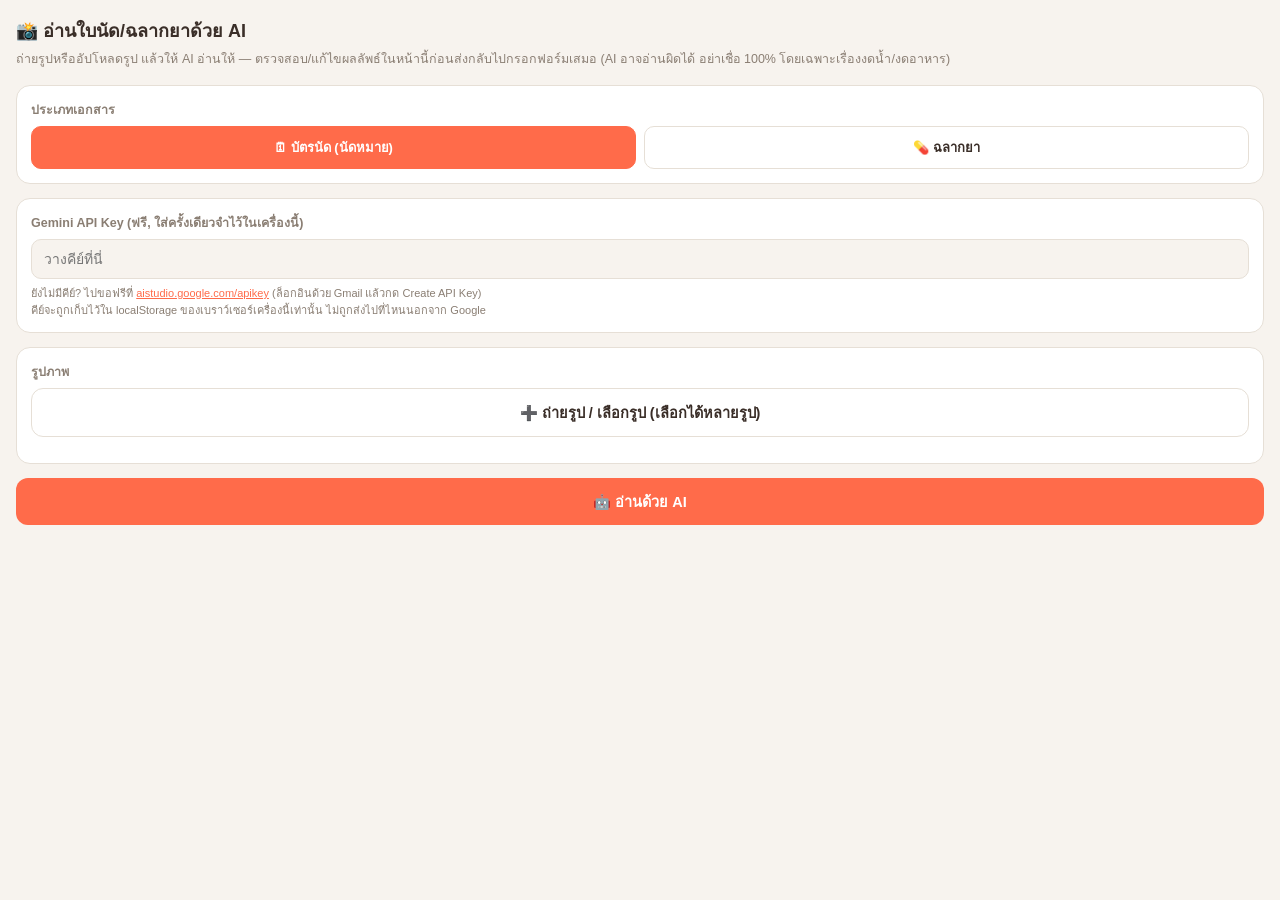
==== ocr-reader.html @ 0ffad064 "Add files via upload" ====
<!DOCTYPE html>
<html lang="th">
<head>
<meta charset="UTF-8">
<meta name="viewport" content="width=device-width, initial-scale=1.0">
<title>อ่านใบนัด/ฉลากยาด้วย AI — Medical Manager</title>
<style>
  :root{
    --bg:#F7F3EE; --card:#FFFFFF; --line:#E6DFD6; --ink:#3A2E28; --ink-soft:#8A7E73;
    --accent:#FF6B4A; --mint:#2FAE7A; --danger:#E5484D; --radius:14px;
  }
  *{box-sizing:border-box;}
  body{
    margin:0; font-family:-apple-system,BlinkMacSystemFont,"Segoe UI",Roboto,sans-serif;
    background:var(--bg); color:var(--ink); padding:16px; padding-bottom:80px;
  }
  h1{font-size:18px; margin:0 0 4px;}
  p.sub{font-size:12.5px; color:var(--ink-soft); margin:0 0 16px;}
  .card{background:var(--card); border:1.5px solid var(--line); border-radius:var(--radius); padding:14px; margin-bottom:14px;}
  label{display:block; font-size:12.5px; font-weight:700; color:var(--ink-soft); margin-bottom:6px; margin-top:10px;}
  label:first-child{margin-top:0;}
  input[type=password], input[type=text], input[type=number], input[type=date], input[type=time], input[type=datetime-local]{
    width:100%; padding:11px 12px; border:1.5px solid var(--line); border-radius:10px;
    font-size:14px; background:var(--bg); color:var(--ink);
  }
  select, textarea{
    width:100%; padding:11px 12px; border:1.5px solid var(--line); border-radius:10px;
    font-size:14px; background:var(--bg); color:var(--ink); font-family:inherit;
  }
  textarea{min-height:60px; resize:vertical;}
  .hint{font-size:11px; color:var(--ink-soft); margin-top:6px; line-height:1.5;}
  .hint a{color:var(--accent);}
  .btn{
    display:inline-flex; align-items:center; justify-content:center; gap:6px;
    padding:12px 16px; border-radius:12px; border:none; font-size:14.5px; font-weight:700;
    cursor:pointer; width:100%;
  }
  .btn-primary{background:var(--accent); color:#fff;}
  .btn-primary:disabled{opacity:.5; cursor:not-allowed;}
  .btn-ghost{background:var(--card); color:var(--ink); border:1.5px solid var(--line);}
  .btn-mint{background:var(--mint); color:#fff;}
  #fileInput{display:none;}
  .thumbs{display:flex; flex-wrap:wrap; gap:8px; margin-top:12px;}
  .thumb{position:relative; width:76px; height:76px; border-radius:10px; overflow:hidden; border:1.5px solid var(--line);}
  .thumb img{width:100%; height:100%; object-fit:cover; display:block;}
  .thumb .rm{
    position:absolute; top:2px; right:2px; background:rgba(0,0,0,.55); color:#fff; border:none;
    width:20px; height:20px; border-radius:50%; font-size:12px; cursor:pointer; line-height:1;
  }
  .spinner{
    width:22px; height:22px; border:3px solid rgba(0,0,0,.1); border-top-color:var(--accent);
    border-radius:50%; animation:spin .8s linear infinite; margin:0 auto;
  }
  @keyframes spin{to{transform:rotate(360deg);}}
  .status{font-size:12.5px; color:var(--ink-soft); text-align:center; margin-top:10px;}
  .section-title{font-size:13px; font-weight:700; margin:18px 0 8px;}
  .field-row{display:flex; gap:8px;}
  .field-row > div{flex:1;}
  .error-box{background:#FDEDED; border:1.5px solid var(--danger); color:var(--danger); border-radius:10px; padding:10px 12px; font-size:12.5px; margin-top:10px;}
  .warn-box{background:#FFF6E5; border:1.5px solid #E0A93A; color:#8A6412; border-radius:10px; padding:10px 12px; font-size:12.5px; margin-top:10px;}
  #reviewCard{display:none;}
  .doc-toggle{display:flex; gap:8px;}
  .doc-toggle button{flex:1; padding:10px; border-radius:10px; border:1.5px solid var(--line); background:var(--card); color:var(--ink); font-size:13px; font-weight:700; cursor:pointer;}
  .doc-toggle button.active{background:var(--accent); color:#fff; border-color:var(--accent);}
  .tri{display:flex; gap:6px;}
  .tri button{flex:1; padding:9px 6px; border-radius:10px; border:1.5px solid var(--line); background:var(--card); color:var(--ink); font-size:12.5px; cursor:pointer;}
  .tri button.active{background:var(--accent); color:#fff; border-color:var(--accent);}
</style>
</head>
<body>

<h1>📸 อ่านใบนัด/ฉลากยาด้วย AI</h1>
<p class="sub">ถ่ายรูปหรืออัปโหลดรูป แล้วให้ AI อ่านให้ — ตรวจสอบ/แก้ไขผลลัพธ์ในหน้านี้ก่อนส่งกลับไปกรอกฟอร์มเสมอ (AI อาจอ่านผิดได้ อย่าเชื่อ 100% โดยเฉพาะเรื่องงดน้ำ/งดอาหาร)</p>

<div class="card">
  <label>ประเภทเอกสาร</label>
  <div class="doc-toggle">
    <button type="button" id="docApptBtn">🗓 บัตรนัด (นัดหมาย)</button>
    <button type="button" id="docMedBtn">💊 ฉลากยา</button>
  </div>
</div>

<div class="card" id="keyCard">
  <label for="apiKey">Gemini API Key (ฟรี, ใส่ครั้งเดียวจำไว้ในเครื่องนี้)</label>
  <input type="password" id="apiKey" placeholder="วางคีย์ที่นี่">
  <div class="hint">
    ยังไม่มีคีย์? ไปขอฟรีที่ <a href="https://aistudio.google.com/apikey" target="_blank" rel="noopener">aistudio.google.com/apikey</a> (ล็อกอินด้วย Gmail แล้วกด Create API Key)<br>
    คีย์จะถูกเก็บไว้ใน localStorage ของเบราว์เซอร์เครื่องนี้เท่านั้น ไม่ถูกส่งไปที่ไหนนอกจาก Google
  </div>
</div>

<div class="card">
  <label>รูปภาพ</label>
  <input type="file" id="fileInput" accept="image/*" capture="environment" multiple>
  <button class="btn btn-ghost" id="pickBtn">➕ ถ่ายรูป / เลือกรูป (เลือกได้หลายรูป)</button>
  <div class="thumbs" id="thumbs"></div>
</div>

<button class="btn btn-primary" id="readBtn">🤖 อ่านด้วย AI</button>
<div id="statusArea"></div>

<!-- ========== ฟอร์มตรวจสอบผล: บัตรนัด ========== -->
<div class="card" id="reviewApptCard" style="display:none;">
  <div class="section-title">✅ ตรวจสอบผลลัพธ์ (นัดหมาย) ก่อนส่งไปกรอกฟอร์ม</div>
  <label>โรงพยาบาล *</label><input type="text" id="aHospital">
  <div class="field-row"><div><label>วันที่นัด *</label><input type="date" id="aDate"></div><div><label>เวลานัด *</label><input type="time" id="aTime"></div></div>
  <div class="field-row"><div><label>แผนก</label><input type="text" id="aDept"></div><div><label>แพทย์</label><input type="text" id="aDoctor"></div></div>
  <label>ประเภทนัด</label>
  <select id="aType"><option value="">- ไม่ระบุ (เลือกเองในฟอร์มหลัก) -</option></select>
  <label>นัดเพื่อ</label><input type="text" id="aPurpose">

  <div class="section-title">⚠️ การเตรียมตัว (ใส่เฉพาะที่ใบนัดระบุชัดเจน)</div>
  <label>งดอาหาร?</label>
  <div class="tri" id="triFood">
    <button type="button" data-val="unknown" class="active">ไม่ทราบ</button>
    <button type="button" data-val="true">ต้องงด</button>
    <button type="button" data-val="false">ไม่ต้องงด</button>
  </div>
  <label>งดน้ำ?</label>
  <div class="tri" id="triWater">
    <button type="button" data-val="unknown" class="active">ไม่ทราบ</button>
    <button type="button" data-val="true">ต้องงด</button>
    <button type="button" data-val="false">ไม่ต้องงด</button>
  </div>
  <label>เริ่มงดตั้งแต่ (วัน-เวลา — คำนวณจากใบนัดถ้าระบุจำนวนชั่วโมงไว้)</label>
  <input type="datetime-local" id="aFastingStart">
  <label>รายละเอียดคำแนะนำจากใบนัด</label><textarea id="aFastingInstruction"></textarea>
  <label>หมายเหตุ (เช่น รหัสตรวจ Lab ที่ระบุในใบนัด)</label><textarea id="aNote"></textarea>

  <button class="btn btn-mint" id="confirmApptBtn" style="margin-top:18px;">✔ ยืนยัน ส่งกลับไปกรอกฟอร์มนัดหมาย</button>
</div>

<!-- ========== ฟอร์มตรวจสอบผล: ฉลากยา ========== -->
<div class="card" id="reviewMedCard" style="display:none;">
  <div class="section-title">✅ ตรวจสอบผลลัพธ์ (ยา) ก่อนส่งไปกรอกฟอร์ม</div>
  <div class="warn-box">ถ้าเป็นยาจากโรงพยาบาล กลับไปเลือก "ประวัติการรักษาที่เกี่ยวข้อง" เองในฟอร์มหลักด้วย เพราะ AI ไม่รู้ว่าเชื่อมกับนัดหมายไหน</div>
  <label>ชื่อยา *</label><input type="text" id="mName">
  <label>แหล่งที่มาของยา</label>
  <select id="mSource">
    <option value="โรงพยาบาล (ตามนัด/ใบสั่งแพทย์)">โรงพยาบาล (ตามนัด/ใบสั่งแพทย์)</option>
    <option value="ร้านเภสัช (ซื้อเอง)">ร้านเภสัช (ซื้อเอง)</option>
  </select>
  <div id="mPharmWrap" style="display:none;">
    <label>ชื่อร้านเภสัช</label><input type="text" id="mPharmacy">
    <label>เบอร์โทรร้าน</label><input type="text" id="mPharmacyPhone">
  </div>
  <label>ขนาดยา</label><input type="text" id="mStrength" placeholder="เช่น 500 มก.">
  <label>วิธีใช้</label><input type="text" id="mDosage" placeholder="เช่น ครั้งละ 1 เม็ด">
  <label>ความถี่</label><input type="text" id="mFreq" placeholder="เช่น วันละ 2 ครั้ง เช้า-เย็น">
  <label>ก่อน/หลังอาหาร</label>
  <select id="mMeal"><option value="">- ไม่ระบุ -</option></select>
  <div class="field-row"><div><label>จำนวน</label><input type="number" id="mQty"></div><div><label>วันที่เริ่มใช้</label><input type="date" id="mStart"></div></div>

  <button class="btn btn-mint" id="confirmMedBtn" style="margin-top:18px;">✔ ยืนยัน ส่งกลับไปกรอกฟอร์มยา</button>
</div>

<script>
const params = new URLSearchParams(location.search);
const SESSION = params.get('session');
let docType = params.get('doc') === 'medicine' ? 'medicine' : 'appointment';

// เพิ่ม v1.12: ต้องตรงกับ APPOINTMENT_TYPE_OPTIONS / BEFORE_AFTER_MEAL_OPTIONS ใน Code.gs/Api.gs ทุกตัวอักษร
const APPOINTMENT_TYPES = ['ตรวจติดตามอาการ', 'ติดตามผลหลังเริ่มยา', 'ฟังผลตรวจเลือด', 'ฟังผลตรวจ / อ่านผล CT, MRI', 'ตรวจฟัน', 'ฉีดวัคซีน', 'นัดผ่าตัด / เตรียมผ่าตัด', 'นัดติดตามหลังผ่าตัด', 'ปรึกษาแพทย์เฉพาะทาง', 'นัดตรวจประจำปี', 'ตรวจเพิ่มเติม', 'อื่น ๆ'];
const BEFORE_AFTER_MEAL_OPTIONS = ['ก่อนอาหาร', 'หลังอาหาร', 'พร้อมอาหาร', 'ไม่ระบุ'];

if (window.opener){
  window.opener.postMessage({ type: 'OCR_READY', session: SESSION }, '*');
}

function esc(s){ return (s || '').toString().replace(/"/g, '&quot;'); }

function populateSelect_(id, options){
  const el = document.getElementById(id);
  options.forEach(o => { const opt = document.createElement('option'); opt.value = o; opt.textContent = o; el.appendChild(opt); });
}
populateSelect_('aType', APPOINTMENT_TYPES);
populateSelect_('mMeal', BEFORE_AFTER_MEAL_OPTIONS);

document.getElementById('mSource').addEventListener('change', function(){
  document.getElementById('mPharmWrap').style.display = this.value === 'ร้านเภสัช (ซื้อเอง)' ? '' : 'none';
});

function setDocType(t){
  docType = t;
  document.getElementById('docApptBtn').classList.toggle('active', t === 'appointment');
  document.getElementById('docMedBtn').classList.toggle('active', t === 'medicine');
  document.getElementById('reviewApptCard').style.display = 'none';
  document.getElementById('reviewMedCard').style.display = 'none';
}
document.getElementById('docApptBtn').onclick = () => setDocType('appointment');
document.getElementById('docMedBtn').onclick = () => setDocType('medicine');
setDocType(docType);

function setupTri_(groupId){
  const group = document.getElementById(groupId);
  group.querySelectorAll('button').forEach(btn => {
    btn.onclick = () => {
      group.querySelectorAll('button').forEach(b => b.classList.remove('active'));
      btn.classList.add('active');
    };
  });
}
setupTri_('triFood');
setupTri_('triWater');
function triValue_(groupId){
  const active = document.querySelector('#' + groupId + ' button.active');
  const v = active ? active.dataset.val : 'unknown';
  return v === 'true' ? true : (v === 'false' ? false : null);
}
function setTriValue_(groupId, val){
  const group = document.getElementById(groupId);
  group.querySelectorAll('button').forEach(b => b.classList.remove('active'));
  const key = val === true ? 'true' : (val === false ? 'false' : 'unknown');
  const btn = group.querySelector('button[data-val="' + key + '"]');
  if (btn) btn.classList.add('active');
}

const apiKeyInput = document.getElementById('apiKey');
apiKeyInput.value = localStorage.getItem('gemini_api_key') || '';
apiKeyInput.addEventListener('input', () => localStorage.setItem('gemini_api_key', apiKeyInput.value.trim()));

let files = [];

document.getElementById('pickBtn').onclick = () => document.getElementById('fileInput').click();
document.getElementById('fileInput').onchange = (e) => {
  files = files.concat(Array.from(e.target.files));
  renderThumbs();
  e.target.value = '';
};

function renderThumbs(){
  const wrap = document.getElementById('thumbs');
  wrap.innerHTML = '';
  files.forEach((f, i) => {
    const url = URL.createObjectURL(f);
    const div = document.createElement('div');
    div.className = 'thumb';
    div.innerHTML = `<img src="${url}"><button class="rm" data-i="${i}">✕</button>`;
    div.querySelector('.rm').onclick = () => { files.splice(i, 1); renderThumbs(); };
    wrap.appendChild(div);
  });
}

function fileToBase64(file){
  return new Promise((resolve, reject) => {
    const reader = new FileReader();
    reader.onload = () => resolve(reader.result.split(',')[1]);
    reader.onerror = reject;
    reader.readAsDataURL(file);
  });
}

function setStatus(html){
  document.getElementById('statusArea').innerHTML = html;
}

// ============================================================
// Schema + Prompt: บัตรนัด (Appointment)
// ============================================================
const APPT_SCHEMA = {
  type: "OBJECT",
  properties: {
    hospital: { type: "STRING", description: "ชื่อโรงพยาบาล/คลินิก มักอยู่หัวกระดาษพร้อมโลโก้" },
    department: { type: "STRING", description: "แผนกที่นัด ถ้าไม่เห็นให้เว้นว่าง" },
    doctor: { type: "STRING", description: "ชื่อแพทย์ ถ้าไม่เห็นให้เว้นว่าง" },
    appointment_date: { type: "STRING", description: "วันที่นัด รูปแบบ YYYY-MM-DD (ค.ศ./Gregorian เท่านั้น) — ถ้าเอกสารเขียนปี พ.ศ. (เช่น 2569) ให้ลบ 543 ก่อนแปลงเป็น ค.ศ. เอง (2569-543=2026)" },
    appointment_time: { type: "STRING", description: "เวลานัด รูปแบบ HH:MM 24 ชม. — ถ้าเอกสารแสดงเป็นช่วงเวลา (เช่น 7:00-7:30) ให้ใช้เวลาเริ่มต้นเท่านั้น" },
    appointment_type: { type: "STRING", description: "หมวดหมู่ประเภทนัด เลือกจากรายการที่กำหนดให้เท่านั้นถ้ามั่นใจจริง ๆ ว่าตรง ไม่งั้นเว้นว่างไว้ ห้ามเดา" },
    purpose: { type: "STRING", description: "จุดประสงค์ของการนัด (มักอยู่หลังคำว่า 'เพื่อ' หรือ 'For') สรุปสั้น ๆ" },
    fasting_food: { type: "BOOLEAN", description: "true ถ้าเอกสารระบุชัดเจนว่าต้องงดอาหาร, false ถ้าระบุชัดว่าไม่ต้องงด, ถ้าไม่ได้พูดถึงเรื่องนี้เลยให้เว้น field นี้ไว้ (ห้ามเดาเป็น false)" },
    fasting_water: { type: "BOOLEAN", description: "true ถ้าเอกสารระบุชัดเจนว่าต้องงดน้ำด้วย, false ถ้าระบุว่าดื่มน้ำเปล่าได้ตามปกติ, ถ้าไม่ได้พูดถึงเรื่องนี้เลยให้เว้น field นี้ไว้" },
    fasting_hours_before: { type: "NUMBER", description: "จำนวนชั่วโมงที่ต้องงดก่อนถึงเวลานัด ถ้าเอกสารระบุไว้ตรง ๆ (เช่น 'งดอาหาร 12 ชั่วโมงก่อนมาเจาะเลือด' = 12) ถ้าไม่ได้ระบุเป็นตัวเลขชั่วโมงเว้นว่างไว้" },
    fasting_instruction: { type: "STRING", description: "คัดลอกข้อความคำแนะนำเรื่องงดน้ำ/อาหารมาเกือบทั้งหมดตามที่เอกสารเขียนไว้" },
    note: { type: "STRING", description: "หมายเหตุอื่น ๆ ที่ไม่เกี่ยวกับการงดน้ำ/อาหาร เช่น รหัสการตรวจ Lab (เช่น SSO HT, FBS, Tg), เบอร์ติดต่อเปลี่ยนนัด" }
  },
  required: ["appointment_date", "appointment_time", "hospital"]
};

const APPT_PROMPT = `คุณกำลังดูภาพ "บัตรนัด/ใบนัดหมาย (Appointment Card)" จากโรงพยาบาลในประเทศไทย อาจมีหลายภาพ (เช่น ด้านหน้า-ด้านหลังของใบเดียวกัน)
- ให้รวมข้อมูลจากทุกภาพเป็นนัดหมายเดียวกัน แล้วดึงข้อมูลออกมาเป็น JSON ตาม schema ที่กำหนด
- ปีที่แสดงบนใบนัดไทยส่วนใหญ่เป็นปี พ.ศ. (พุทธศักราช) เช่น "69" หรือ "2569" ให้ลบ 543 แปลงเป็น ค.ศ. เองก่อนตอบ (2569 - 543 = 2026) ห้ามตอบเป็นปี พ.ศ. เด็ดขาด
- appointment_type: เลือกจากรายการนี้เท่านั้นถ้ามั่นใจจริง ๆ ว่าตรงกับจุดประสงค์การนัด: ${JSON.stringify(APPOINTMENT_TYPES)} — ถ้าไม่มีอันไหนตรงหรือไม่มั่นใจ ให้เว้นว่างไว้ให้ผู้ใช้เลือกเอง ห้ามเดา
- fasting_food / fasting_water: อ่านให้ละเอียด บางใบนัดเขียนแบบ "ดื่มน้ำเปล่าได้ งดอาหาร" ซึ่งหมายถึง fasting_food=true แต่ fasting_water=false (เพราะน้ำเปล่าดื่มได้ ไม่ต้องงด) อย่าสับสน
- fasting_hours_before: ถ้าเอกสารระบุจำนวนชั่วโมงที่ต้องงดไว้ชัดเจน (เช่น "งดอาหาร 12 ชั่วโมงก่อนมาเจาะเลือด") ให้ใส่ตัวเลขนั้น ระบบจะคำนวณเวลาที่ต้องเริ่มงดเองจากตัวเลขนี้ร่วมกับวันเวลานัด ไม่ต้องคำนวณเวลาที่แน่นอนเอง แค่ดึงจำนวนชั่วโมงออกมาก็พอ
- ห้ามเดาข้อมูลที่ไม่ปรากฏในภาพเด็ดขาด เว้นว่างไว้ดีกว่าเดา โดยเฉพาะเรื่องงดน้ำ/งดอาหารซึ่งมีผลต่อสุขภาพ
ตอบกลับเป็น JSON เท่านั้น`;

// ============================================================
// Schema + Prompt: ฉลากยา (Medicine label)
// ============================================================
const MED_SCHEMA = {
  type: "OBJECT",
  properties: {
    medicine_name: { type: "STRING", description: "ชื่อยาตามที่พิมพ์บนฉลาก (ภาษาอังกฤษหรือไทยตามที่เห็น) รวมรหัส/รุ่นถ้ามี เช่น 'diagest D6 tab'" },
    strength: { type: "STRING", description: "ขนาดความแรงของยา เช่น '500 มก.' — ถ้าฉลากไม่ได้ระบุตัวเลขความแรงแยกไว้ (มีแต่ชื่อยากับจำนวนเม็ด) ให้เว้นว่าง" },
    dosage: { type: "STRING", description: "วิธีใช้ต่อครั้ง เช่น 'รับประทานครั้งละ 1 เม็ด'" },
    frequency: { type: "STRING", description: "ความถี่ในการใช้ เช่น 'วันละ 2 ครั้ง เช้า-เย็น'" },
    before_after_meal: { type: "STRING", description: `เลือกจาก ${JSON.stringify(BEFORE_AFTER_MEAL_OPTIONS)} เท่านั้นถ้าฉลากระบุความสัมพันธ์กับมื้ออาหารชัดเจน (ก่อน/หลัง/พร้อมอาหาร) ถ้าฉลากบอกแค่ช่วงเวลาของวัน (เช่น เช้า-เย็น) โดยไม่ได้พูดถึงมื้ออาหาร ให้เว้นว่างไว้` },
    quantity: { type: "NUMBER", description: "จำนวนเม็ด/หน่วยทั้งหมดที่จ่ายมา เช่น 20" },
    start_date: { type: "STRING", description: "วันที่ที่ระบุบนฉลาก (วันที่จ่ายยา) แปลงเป็นรูปแบบ YYYY-MM-DD (ค.ศ.) — ถ้าเอกสารเขียนปี พ.ศ. ให้ลบ 543 ก่อนแปลง ถ้าเขียนเป็น ค.ศ. อยู่แล้วใช้ตรง ๆ ได้เลย" }
  },
  required: ["medicine_name"]
};

const MED_PROMPT = `คุณกำลังดูภาพ "ฉลากยา" ที่ติดอยู่บนซองยาจากโรงพยาบาล/ร้านขายยาในประเทศไทย อาจมีหลายภาพของฉลากเดียวกัน (มุมต่างกัน) ให้รวมเป็นรายการยาเดียวกัน แล้วดึงข้อมูลออกมาเป็น JSON ตาม schema ที่กำหนด
- medicine_name: ใช้ชื่อยาตามที่พิมพ์บนฉลากเป๊ะ ๆ ไม่ต้องแปลหรือขยายความ
- ปีบนฉลากอาจเป็น พ.ศ. หรือ ค.ศ. ก็ได้ขึ้นกับโรงพยาบาล ให้สังเกตบริบท (ปี พ.ศ. ของไทยตอนนี้อยู่ช่วง 2567-2570, ถ้าตัวเลขปีที่เห็นมากกว่า 2500 แสดงว่าเป็น พ.ศ. ให้ลบ 543 แปลงเป็น ค.ศ. ก่อนตอบเสมอ)
- ห้ามเอาข้อความเกี่ยวกับ "อายุยาหลังเปิดใช้" (shelf life) มาใส่ผิดที่ผิดทางเป็นวันที่เริ่มใช้หรือวันหมดอายุการรักษาเด็ดขาด สองเรื่องนี้ไม่เหมือนกัน
- ห้ามเดาข้อมูลที่ไม่ปรากฏในภาพเด็ดขาด เว้นว่างไว้ดีกว่าเดา
ตอบกลับเป็น JSON เท่านั้น`;

document.getElementById('readBtn').onclick = async () => {
  const apiKey = apiKeyInput.value.trim();
  if (!apiKey){ setStatus('<div class="error-box">กรุณาใส่ Gemini API Key ก่อน</div>'); return; }
  if (files.length === 0){ setStatus('<div class="error-box">กรุณาเลือก/ถ่ายรูปอย่างน้อย 1 รูป</div>'); return; }

  const btn = document.getElementById('readBtn');
  btn.disabled = true;
  setStatus('<div class="spinner"></div><div class="status">กำลังแปลงรูปและอ่านด้วย AI...</div>');

  const schema = docType === 'medicine' ? MED_SCHEMA : APPT_SCHEMA;
  const prompt = docType === 'medicine' ? MED_PROMPT : APPT_PROMPT;

  try{
    const parts = [{ text: prompt }];
    for (const f of files){
      const b64 = await fileToBase64(f);
      parts.push({ inline_data: { mime_type: f.type || 'image/jpeg', data: b64 } });
    }

    // ลองไล่ทีละโมเดล เผื่อบางโมเดลถูกปลดระวาง/ไม่เปิดให้คีย์นี้ใช้
    // (ถ้า Google ออกรุ่นใหม่กว่านี้ในอนาคต แก้/เพิ่มชื่อโมเดลในลิสต์นี้ได้เลย)
    const MODEL_CANDIDATES = ['gemini-flash-latest', 'gemini-3.6-flash', 'gemini-3.5-flash-lite', 'gemini-2.5-flash-lite'];

    let data = null;
    let lastErr = null;
    for (const model of MODEL_CANDIDATES){
      const url = `https://generativelanguage.googleapis.com/v1beta/models/${model}:generateContent`;
      try{
        const res = await fetch(url, {
          method: 'POST',
          headers: { 'Content-Type': 'application/json', 'x-goog-api-key': apiKey },
          body: JSON.stringify({
            contents: [{ role: 'user', parts }],
            generationConfig: {
              responseMimeType: 'application/json',
              responseSchema: schema
            }
          })
        });
        if (!res.ok){
          const errText = await res.text();
          lastErr = new Error(`[${model}] API error ${res.status}: ${errText.slice(0,200)}`);
          continue; // ลองโมเดลถัดไป
        }
        data = await res.json();
        break;
      } catch(e){
        lastErr = e;
      }
    }
    if (!data) throw lastErr || new Error('ไม่สามารถเรียกโมเดลใดได้เลย');
    const rawText = data.candidates?.[0]?.content?.parts?.[0]?.text;
    if (!rawText) throw new Error('AI ไม่ได้ส่งข้อมูลกลับมา ลองใหม่อีกครั้ง');

    const parsed = JSON.parse(rawText);
    if (docType === 'medicine') showMedReview(parsed); else showApptReview(parsed);
    setStatus('<div class="status">✅ อ่านเสร็จแล้ว ตรวจสอบด้านล่างก่อนส่งกลับ (โดยเฉพาะเรื่องงดน้ำ/อาหารถ้าเป็นนัดหมาย)</div>');

  } catch(err){
    setStatus(`<div class="error-box">อ่านไม่สำเร็จ: ${err.message || err}<br>ลองตรวจสอบ API Key หรือรูปภาพ แล้วกด "อ่านด้วย AI" อีกครั้ง</div>`);
  } finally{
    btn.disabled = false;
  }
};

function showApptReview(p){
  document.getElementById('aHospital').value = p.hospital || '';
  document.getElementById('aDept').value = p.department || '';
  document.getElementById('aDoctor').value = p.doctor || '';
  document.getElementById('aDate').value = p.appointment_date || '';
  document.getElementById('aTime').value = p.appointment_time || '';
  document.getElementById('aType').value = (p.appointment_type && APPOINTMENT_TYPES.includes(p.appointment_type)) ? p.appointment_type : '';
  document.getElementById('aPurpose').value = p.purpose || '';
  document.getElementById('aFastingInstruction').value = p.fasting_instruction || '';
  document.getElementById('aNote').value = p.note || '';
  setTriValue_('triFood', p.fasting_food === true ? true : (p.fasting_food === false ? false : null));
  setTriValue_('triWater', p.fasting_water === true ? true : (p.fasting_water === false ? false : null));

  // คำนวณเวลาที่ต้องเริ่มงด = วันเวลานัด - จำนวนชั่วโมงที่ AI อ่านได้ (ถ้ามีทั้งคู่)
  document.getElementById('aFastingStart').value = '';
  if (p.fasting_hours_before && p.appointment_date && p.appointment_time){
    try{
      const apptDt = new Date(p.appointment_date + 'T' + p.appointment_time + ':00');
      if (!isNaN(apptDt.getTime())){
        const startDt = new Date(apptDt.getTime() - Number(p.fasting_hours_before) * 3600000);
        document.getElementById('aFastingStart').value = startDt.toISOString().slice(0, 16);
      }
    } catch(e){ /* เดี๋ยวผู้ใช้กรอกเองได้ในฟอร์มหลัก */ }
  }

  document.getElementById('reviewApptCard').style.display = 'block';
  document.getElementById('reviewApptCard').scrollIntoView({ behavior: 'smooth' });
}

function showMedReview(p){
  document.getElementById('mName').value = p.medicine_name || '';
  document.getElementById('mSource').value = 'โรงพยาบาล (ตามนัด/ใบสั่งแพทย์)';
  document.getElementById('mPharmWrap').style.display = 'none';
  document.getElementById('mStrength').value = p.strength || '';
  document.getElementById('mDosage').value = p.dosage || '';
  document.getElementById('mFreq').value = p.frequency || '';
  document.getElementById('mMeal').value = (p.before_after_meal && BEFORE_AFTER_MEAL_OPTIONS.includes(p.before_after_meal)) ? p.before_after_meal : '';
  document.getElementById('mQty').value = p.quantity || '';
  document.getElementById('mStart').value = p.start_date || '';

  document.getElementById('reviewMedCard').style.display = 'block';
  document.getElementById('reviewMedCard').scrollIntoView({ behavior: 'smooth' });
}

document.getElementById('confirmApptBtn').onclick = () => {
  const hospital = document.getElementById('aHospital').value.trim();
  const date = document.getElementById('aDate').value;
  const time = document.getElementById('aTime').value;
  if (!hospital || !date || !time){
    setStatus('<div class="error-box">กรุณากรอกโรงพยาบาล วันที่ และเวลานัด ให้ครบก่อนส่งกลับ</div>');
    return;
  }
  const payload = {
    type: 'OCR_RESULT',
    session: SESSION,
    docType: 'appointment',
    data: {
      Hospital: hospital,
      Department: document.getElementById('aDept').value.trim(),
      Doctor: document.getElementById('aDoctor').value.trim(),
      Date: date,
      Time: time,
      AppointmentType: document.getElementById('aType').value,
      Purpose: document.getElementById('aPurpose').value.trim(),
      FastingFood: triValue_('triFood'),
      FastingWater: triValue_('triWater'),
      FastingStart: document.getElementById('aFastingStart').value || null,
      FastingInstruction: document.getElementById('aFastingInstruction').value.trim(),
      Note: document.getElementById('aNote').value.trim()
    }
  };
  sendResult_(payload);
};

document.getElementById('confirmMedBtn').onclick = () => {
  const name = document.getElementById('mName').value.trim();
  if (!name){
    setStatus('<div class="error-box">กรุณากรอกชื่อยาก่อนส่งกลับ</div>');
    return;
  }
  const payload = {
    type: 'OCR_RESULT',
    session: SESSION,
    docType: 'medicine',
    data: {
      MedicineName: name,
      Source: document.getElementById('mSource').value,
      PharmacyName: document.getElementById('mPharmacy').value.trim(),
      PharmacyPhone: document.getElementById('mPharmacyPhone').value.trim(),
      Strength: document.getElementById('mStrength').value.trim(),
      Dosage: document.getElementById('mDosage').value.trim(),
      Frequency: document.getElementById('mFreq').value.trim(),
      BeforeAfterMeal: document.getElementById('mMeal').value,
      Quantity: document.getElementById('mQty').value ? Number(document.getElementById('mQty').value) : null,
      StartDate: document.getElementById('mStart').value || null
    }
  };
  sendResult_(payload);
};

function sendResult_(payload){
  if (window.opener){
    window.opener.postMessage(payload, '*');
    setStatus('<div class="status">✅ ส่งข้อมูลกลับไปที่ฟอร์มแล้ว กำลังปิดหน้านี้...</div>');
    setTimeout(() => window.close(), 700);
  } else {
    setStatus('<div class="error-box">ไม่พบหน้าต้นทาง (opener) กรุณาเปิดหน้านี้จากปุ่มในฟอร์มของแอปหลักเท่านั้น</div>');
  }
}
</script>

</body>
</html>
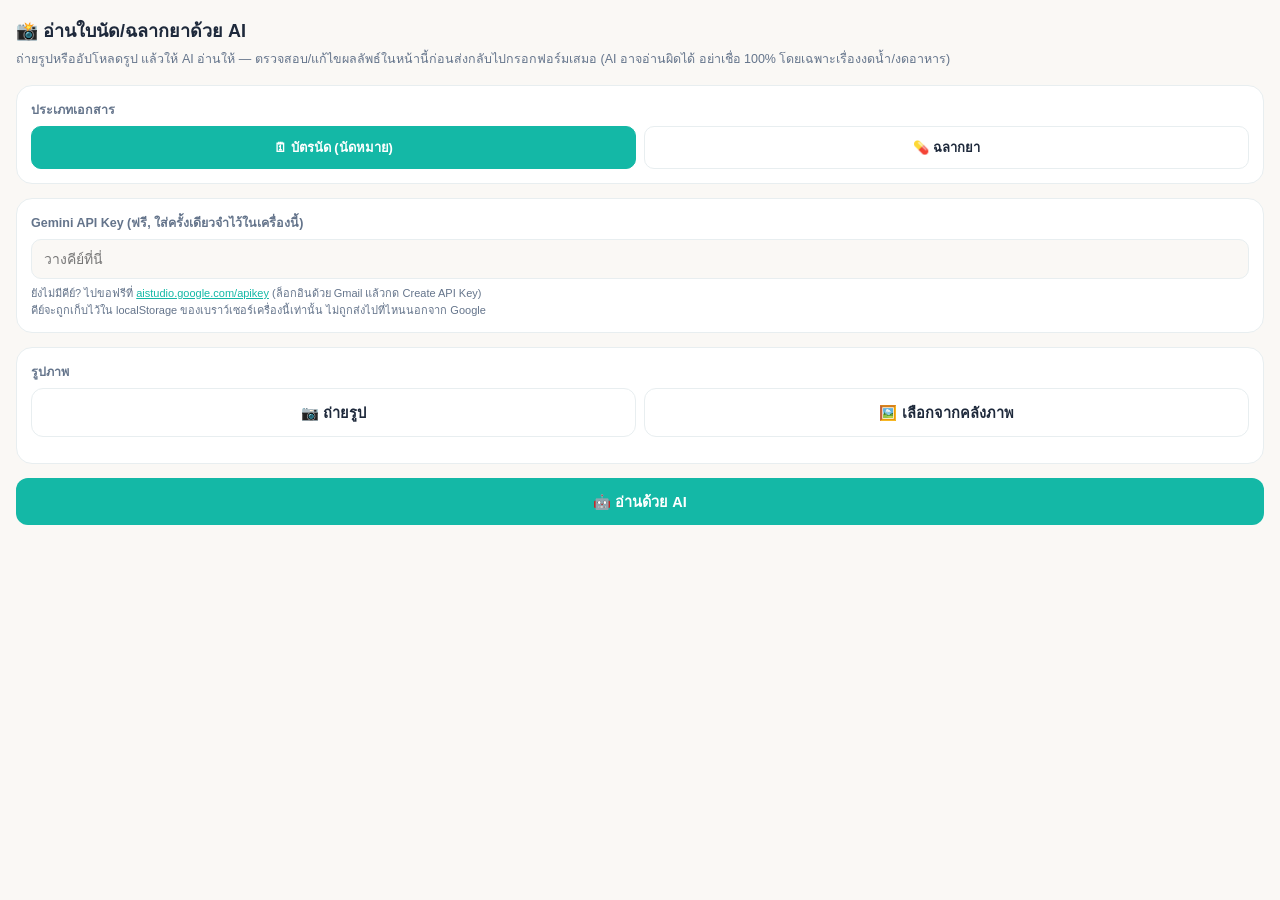
==== commit 0c0391f6: "Add files via upload" ====
--- a/ocr-reader.html
+++ b/ocr-reader.html
@@ -5,11 +5,13 @@
 <meta name="viewport" content="width=device-width, initial-scale=1.0">
 <title>อ่านใบนัด/ฉลากยาด้วย AI — Medical Manager</title>
 <style>
+  /* ธีม Smart & Calming Health (v2 theme) — เดิมเป็นโทนส้ม/ครีมของต้นแบบอื่น เปลี่ยนให้ตรงกับธีมหลักของแอป */
   :root{
-    --bg:#F7F3EE; --card:#FFFFFF; --line:#E6DFD6; --ink:#3A2E28; --ink-soft:#8A7E73;
-    --accent:#FF6B4A; --mint:#2FAE7A; --danger:#E5484D; --radius:14px;
+    --bg:#FAF8F5; --card:#FFFFFF; --line:#E8EEF0; --ink:#1E293B; --ink-soft:#64748B;
+    --accent:#14B8A6; --mint:#14B8A6; --danger:#F43F5E; --radius:16px;
   }
   *{box-sizing:border-box;}
+  html,body{ overscroll-behavior-y: contain; } /* กันดึงหน้าจอลงแล้วเบราว์เซอร์ auto-refresh ทั้งหน้า */
   body{
     margin:0; font-family:-apple-system,BlinkMacSystemFont,"Segoe UI",Roboto,sans-serif;
     background:var(--bg); color:var(--ink); padding:16px; padding-bottom:80px;
@@ -39,7 +41,8 @@
   .btn-primary:disabled{opacity:.5; cursor:not-allowed;}
   .btn-ghost{background:var(--card); color:var(--ink); border:1.5px solid var(--line);}
   .btn-mint{background:var(--mint); color:#fff;}
-  #fileInput{display:none;}
+  .pick-row{display:flex; gap:8px;}
+  .pick-row .btn{width:auto; flex:1;}
   .thumbs{display:flex; flex-wrap:wrap; gap:8px; margin-top:12px;}
   .thumb{position:relative; width:76px; height:76px; border-radius:10px; overflow:hidden; border:1.5px solid var(--line);}
   .thumb img{width:100%; height:100%; object-fit:cover; display:block;}
@@ -91,8 +94,15 @@
 
 <div class="card">
   <label>รูปภาพ</label>
-  <input type="file" id="fileInput" accept="image/*" capture="environment" multiple>
-  <button class="btn btn-ghost" id="pickBtn">➕ ถ่ายรูป / เลือกรูป (เลือกได้หลายรูป)</button>
+  <!-- แก้ไข: เดิมใช้ input เดียวที่มีทั้ง accept="image/*" และ capture="environment" พร้อมกัน
+       ซึ่งบนมือถือหลายรุ่น (โดยเฉพาะ iOS Safari) จะสั่งเปิดกล้องตรงทันที ไม่ขึ้นตัวเลือกให้เลือกรูปจากคลังภาพเลย
+       จึงแยกเป็น 2 input/2 ปุ่มชัดเจน: ปุ่มถ่ายรูป (มี capture) กับปุ่มเลือกจากคลัง (ไม่มี capture) -->
+  <input type="file" id="cameraInput" accept="image/*" capture="environment" hidden>
+  <input type="file" id="galleryInput" accept="image/*" multiple hidden>
+  <div class="pick-row">
+    <button class="btn btn-ghost" id="cameraBtn">📷 ถ่ายรูป</button>
+    <button class="btn btn-ghost" id="galleryBtn">🖼️ เลือกจากคลังภาพ</button>
+  </div>
   <div class="thumbs" id="thumbs"></div>
 </div>
 
@@ -221,12 +231,16 @@
 
 let files = [];
 
-document.getElementById('pickBtn').onclick = () => document.getElementById('fileInput').click();
-document.getElementById('fileInput').onchange = (e) => {
+function handlePickedFiles_(e){
   files = files.concat(Array.from(e.target.files));
   renderThumbs();
-  e.target.value = '';
-};
+  e.target.value = ''; // เคลียร์ค่าเพื่อให้เลือกไฟล์เดิมซ้ำได้อีกครั้งถ้าต้องการ
+}
+
+document.getElementById('cameraBtn').onclick = () => document.getElementById('cameraInput').click();
+document.getElementById('galleryBtn').onclick = () => document.getElementById('galleryInput').click();
+document.getElementById('cameraInput').onchange = handlePickedFiles_;
+document.getElementById('galleryInput').onchange = handlePickedFiles_;
 
 function renderThumbs(){
   const wrap = document.getElementById('thumbs');
